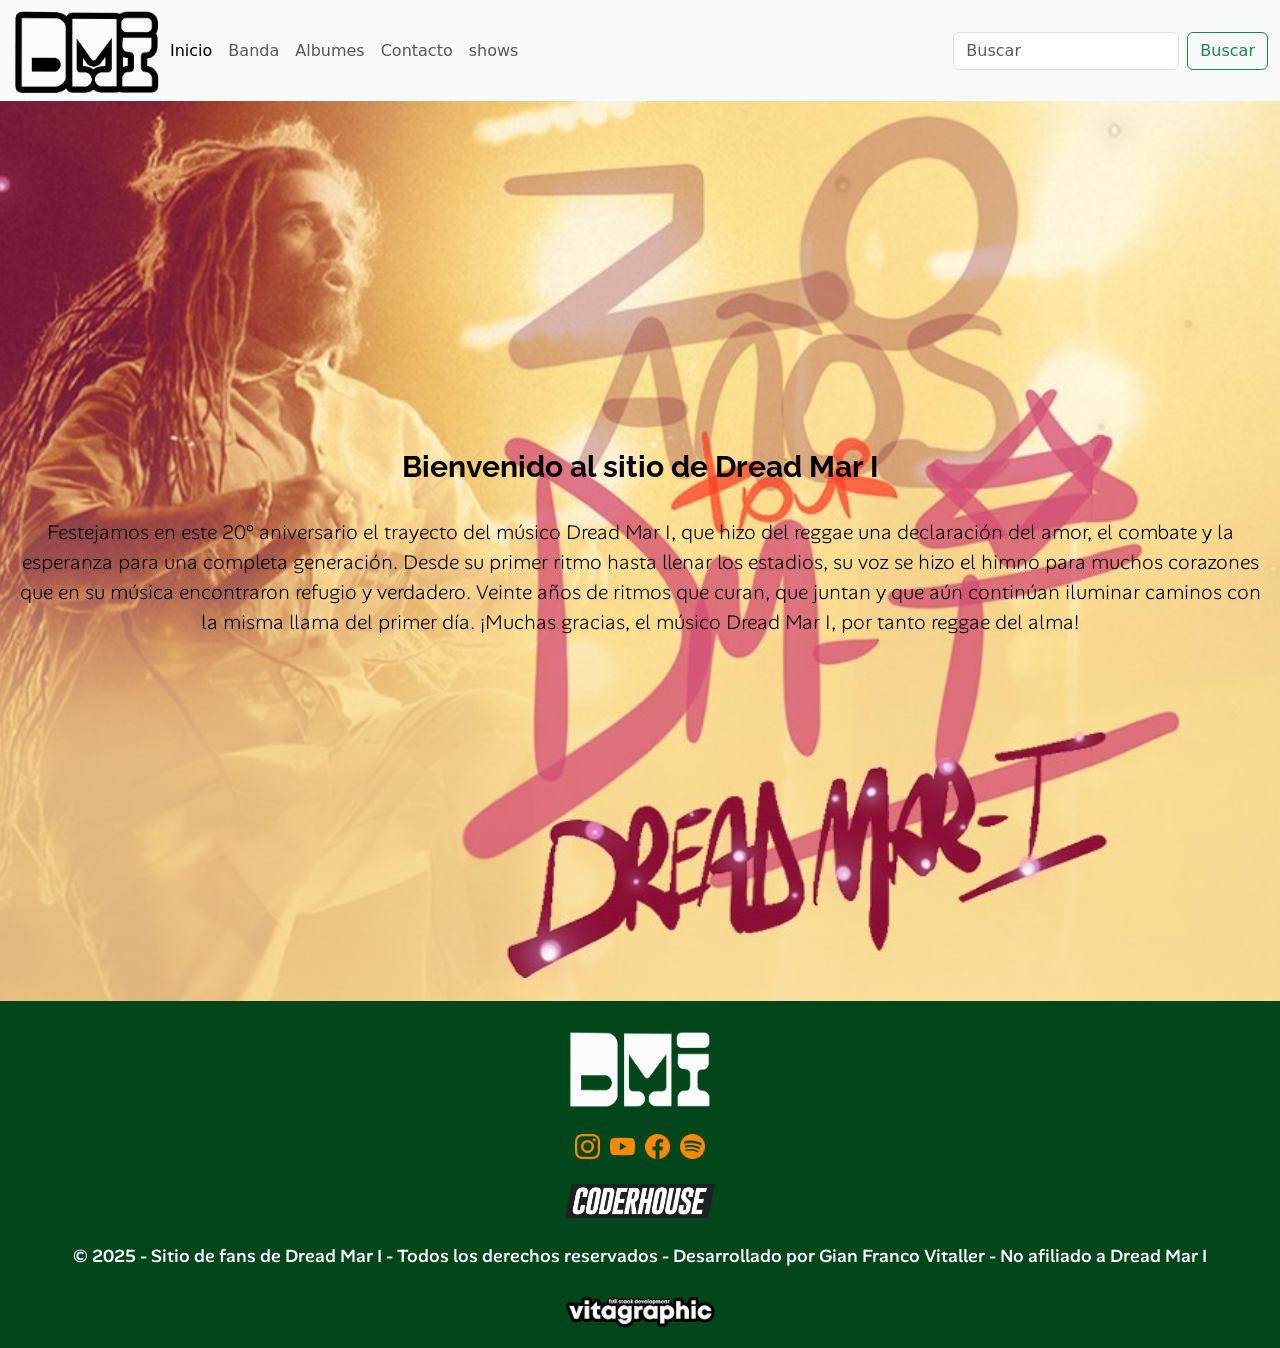
==== index.html @ cde61aa3 "web completa" ====
<!DOCTYPE html>
<html lang="en">
<head>
    <meta charset="UTF-8">
    <meta name="viewport" content="width=device-width, initial-scale=1.0">
    <title>Preentrega-vitaller1</title>

    <link rel="preconnect" href="https://fonts.googleapis.com">
<link rel="preconnect" href="https://fonts.gstatic.com" crossorigin>
<link href="https://fonts.googleapis.com/css2?family=Alan+Sans:wght@300..900&family=Raleway:ital,wght@0,100..900;1,100..900&display=swap" rel="stylesheet">
<link href="https://cdn.jsdelivr.net/npm/bootstrap@5.3.8/dist/css/bootstrap.min.css" rel="stylesheet" integrity="sha384-sRIl4kxILFvY47J16cr9ZwB07vP4J8+LH7qKQnuqkuIAvNWLzeN8tE5YBujZqJLB" crossorigin="anonymous">

    <link rel="stylesheet" href="./css/style.css">
    <link rel="shortcut icon" href="./img/iconos/Isologo-DMI.png" type="image/x-icon">
</head>

<!-- cuerpo de mi sitio web -->

<body>
<!-- cabecera principal -->


<header class="header">
    <nav class="navbar navbar-expand-lg bg-body-tertiary">
        <div class="container-fluid">
            <button class="navbar-toggler" type="button" data-bs-toggle="collapse" data-bs-target="#navbarTogglerDemo03"
                aria-controls="navbarTogglerDemo03" aria-expanded="false" aria-label="Toggle navigation">
                <span class="navbar-toggler-icon"></span>
            </button>
            <a href="./index.html"><img src="./img/iconos/Isologo-DMI-negro.png" alt="Isologo-DMI" class="logo-principal"></a>
            <div class="collapse navbar-collapse" id="navbarTogglerDemo03">
                <ul class="navbar-nav me-auto mb-2 mb-lg-0">
                    <li class="nav-item">
                        <a class="nav-link active" aria-current="page" href="./index.html">Inicio</a>
                    </li>
                    <li class="nav-item">
                        <a class="nav-link" href="./pages/banda.html">Banda</a>
                    </li>
                    <li class="nav-item">
                        <a class="nav-link" href="./pages/albumes.html">Albumes</a>
                    </li>
                    <li class="nav-item">
                        <a class="nav-link" href="./pages/contacto.html">Contacto</a>
                    </li>
                    <li class="nav-item">
                        <a class="nav-link" href="./pages/shows.html">shows</a>
                    </li>
                </ul>
                <form class="d-flex" role="search">
                    <input class="form-control me-2" type="search" placeholder="Buscar" aria-label="Search" />
                    <button class="btn btn-outline-success" type="submit">Buscar</button>
                </form>
            </div>
        </div>
    </nav>
</header>


    <main>
        
        <!-- primer section de la pagina -->

        <section class="primer-section">
                    <h1>
                Bienvenido al sitio de Dread Mar I
                    </h1>
                    <p class="primer-parrafo">
                    Festejamos en este 20° aniversario el trayecto del músico Dread Mar I, que hizo del reggae una declaración del amor, el combate y la esperanza para una completa generación. Desde su primer ritmo hasta llenar los estadios, su voz se hizo el himno para muchos corazones que en su música encontraron refugio y verdadero. Veinte años de ritmos que curan, que juntan y que aún continúan iluminar caminos con la misma llama del primer día. ¡Muchas gracias, el músico Dread Mar I, por tanto reggae del alma!
                    </p>

                    </section>


    </main>
    
    <!-- footer de mi sitio -->
    
    <footer>
        <a href="./index.html"><img src="./img/iconos/Isologo-DMI.png" alt="logo-principal" class="logo-footer"></a>

        <!-- Redes footer de mi sitio -->

        <ul class="redes-sociales-footer">
            <li><a href="https://www.instagram.com/dreadmari/?hl=es" target="_blank"><img src="./img/iconos/instagram.png" alt="instagram-dmi"></a></li>
            <li><a href="https://www.youtube.com/channel/UCXc3ye1CUoy2roNeZZB_rNA" target="_blank"><img src="./img/iconos/youtube-logo.png" alt="youtube-dmi"></a></li>
            <li><a href="https://www.facebook.com/dreadmari/" target="_blank"><img src="./img/iconos/facebook.png" alt="facebook-dmi"></a></li>
            <li><a href="https://open.spotify.com/intl-es/artist/1aw0Cdl1DIrtUrUA6fGbAR?si=TMuniuK_RMWPt_kCNL5ULA" target="_blank"><img src="./img/iconos/spotify-icon.png" alt="spotify-icon"></a></li>
        </ul>

        <a href="https://www.coderhouse.com/ar/?pipe_source=google&pipe_medium=cpc&pipe_campaign=0&gad_source=1&gad_campaignid=12058006243&gbraid=0AAAAACoxfTKSp_IQgYDG2JeTZ3YVAxGBm&gclid=CjwKCAjwxfjGBhAUEiwAKWPwDtIptWGiC8rx7Kn4TYemjyHzFyu5X_KF9Isc76x46yeHu9mOjYAG-hoCjXoQAvD_BwE" target="_blank"><img src="./img/iconos/coderhouse-icon.png" alt="coder-icon" class="coder-icono"></a>

        <p class="derechos-footer">
            © 2025 - Sitio de fans de Dread Mar I - Todos los derechos reservados - Desarrollado por Gian Franco Vitaller - No afiliado a Dread Mar I
        </p>

        <a href="https://www.instagram.com/vitagraphic.ok/" target="_blank"><img src="./img/iconos/vitagraphic.fullstack.png" alt="vita-logo" class="vita-logo"></a>
    </footer>



    <script src="https://cdn.jsdelivr.net/npm/bootstrap@5.3.8/dist/js/bootstrap.bundle.min.js" integrity="sha384-FKyoEForCGlyvwx9Hj09JcYn3nv7wiPVlz7YYwJrWVcXK/BmnVDxM+D2scQbITxI" crossorigin="anonymous"></script>
</body>
</html>
---- css/style.css ----
/* resets css */

*{
    margin: 0;
    padding: 0;
}

/*  Header de mi sitio */

.logo-principal{
    width: 150px;
}

/* Primer section de mi sitio */

.primer-section{
    display: flex;
    flex-direction: column;
    align-items: center;
    justify-content: center;
    height: 100vh;
    background-image: url(../img/Ultimotour-dreadmari-coderhouse.jpg);
    background-size: cover;
    background-repeat: no-repeat;
    background-position: center;
}

main section h1{
    color: rgb(0, 0, 0);
    text-align: center;
    font-size: 30px;
    font-weight: 700;
    padding: 12px 0px 12px 0px;
    font-family: "Raleway", sans-serif;
}

.primer-parrafo{
    color: rgb(0, 0, 0);
    text-align: center;
    font-size: 20px;
    font-weight: 300;
    padding: 12px;
    font-family: "Alan Sans", sans-serif;
}
.boton-shows {
    display: inline-block;
    padding: 12px 24px;
    background: linear-gradient(90deg, #00ff88, #0077ff);
    color: #fff;
    text-decoration: none;
    font-weight: bold;
    border-radius: 30px;
    transition: transform 0.2s ease, box-shadow 0.2s ease;
}

.btn-shows:hover {
    transform: scale(1.05);
    box-shadow: 0 0 10px rgba(0, 255, 136, 0.6);
}

/* primer section -shows- */

.container-icono{
    display: flex;
    justify-content: center;
}

.icono-calendario{
    width: 150px;
    padding: 10px 0px 10px 0px;
}

/* formulario en contacto */


.titulo-contacto{
    color: white;
        font-family: "Raleway", sans-serif;
}


.parrafo-contacto{
    color: white;
    text-align: center;
    font-size: 24px;
        font-family: "Raleway", sans-serif;
}


.primero-contacto{
    background-color:rgb(0, 0, 0);
}

section div form{
    display: flex;
    flex-direction: column;
    padding: 40px 60px 40px 60px;
    border-radius: 12px;
    border: solid 3px #fb8a00;
}
section div{
    padding: 20px 140px 20px 140px;
}

section div form label{
    color: aliceblue;
    text-align: center;
    padding: 10px 0px 10px 0px;
    font-family: "Raleway", sans-serif;
    font-size: 17px;
    font-weight: 700;
}

section div form input{
    background-color: rgba(255, 255, 255, 0);
    border: solid 2px #fb8a00;
    border-radius: 20px;
    padding: 10px;
    margin: 5px;
    color: rgb(255, 255, 255);
    font-family: "Raleway", sans-serif;
    text-align: center;
}

/* section 1 de albumes*/

.contenedor-principal h2{
    font-family: "Raleway", sans-serif;
    color: #ffffff;
    font-size: 34px;

}
.contenedor-principal p{
    margin-top: 5px;
    font-family: "Alan Sans", sans-serif;
}

.contenedor-principal {
    max-width: 100%;
    text-align: center;
    background-color: #fb8a00;
}

#albumes h2 {
    font-size: 2.5em;
    margin-bottom: 20px;
}

.descripcion {
    font-size: 1.1em;
    color: #ffffff;
    max-width: 800px;
    margin: auto;
}

.galeria-albumes {
    display: flex;
    flex-wrap: wrap;
    justify-content: center;
}

.album {
    margin: 5px;
    width: 250px;
    background-color: rgb(255, 255, 255);
    border-radius: 12px;
    box-shadow: 0px 12px 12px 0px rgba(255, 255, 255, 0.1);
    padding: 10px;
    transition: transform 0.5s ease;
}

.album:hover {
    transform: translateY(-5px);
}

.album img {
    width: 100%;
    border-radius: 5px;
}

.album h3 {
    font-family: "Raleway", sans-serif;
    font-size: 1.2em;
    margin-top: 15px;
    margin-bottom: 5px;
}

.album p {
    font-family: "Raleway", sans-serif;
    color: #fb8a00;
    margin: 0;
}
/* footer de mi sitio */

footer {
    background-color: rgb(0, 70, 27);
    text-align: center;
    padding: 20px;
    display: grid;
    grid-template-areas:
            "logo"
            "redes"
            "coder"
            "derechos"
            "vita";
        grid-template-columns: 1fr;
    align-items: center;
    justify-items: center;
    row-gap: 15px;
}

.logo-footer {
    grid-area: logo;
    width: 150px;
    padding: 10px 0;
}

.redes-sociales-footer {
    grid-area: redes;
    list-style: none;
    display: flex;
    justify-content: center;
    gap: 10px;
    padding: 0;
    margin: 0;
}

.redes-sociales-footer li a img {
    width: 25px;
    transition: transform 0.3s ease;
}

.redes-sociales-footer li a img:hover {
    transform: scale(1.3);
}

.coder-icono {
    grid-area: coder;
    width: 150px;
    padding: 10px 0 0 0;
}

.derechos-footer {
    grid-area: derechos;
    font-size: 18px;
    font-weight: 500;
    text-align: center;
    font-family: "Alan Sans", sans-serif;
    color: rgb(255, 255, 255);
    margin: 0;
    padding: 10px 0;
}

.vita-logo {
    grid-area: vita;
    width: 150px;
    margin: 0;
    padding: 0;
}
@media (max-width: 600px){

}
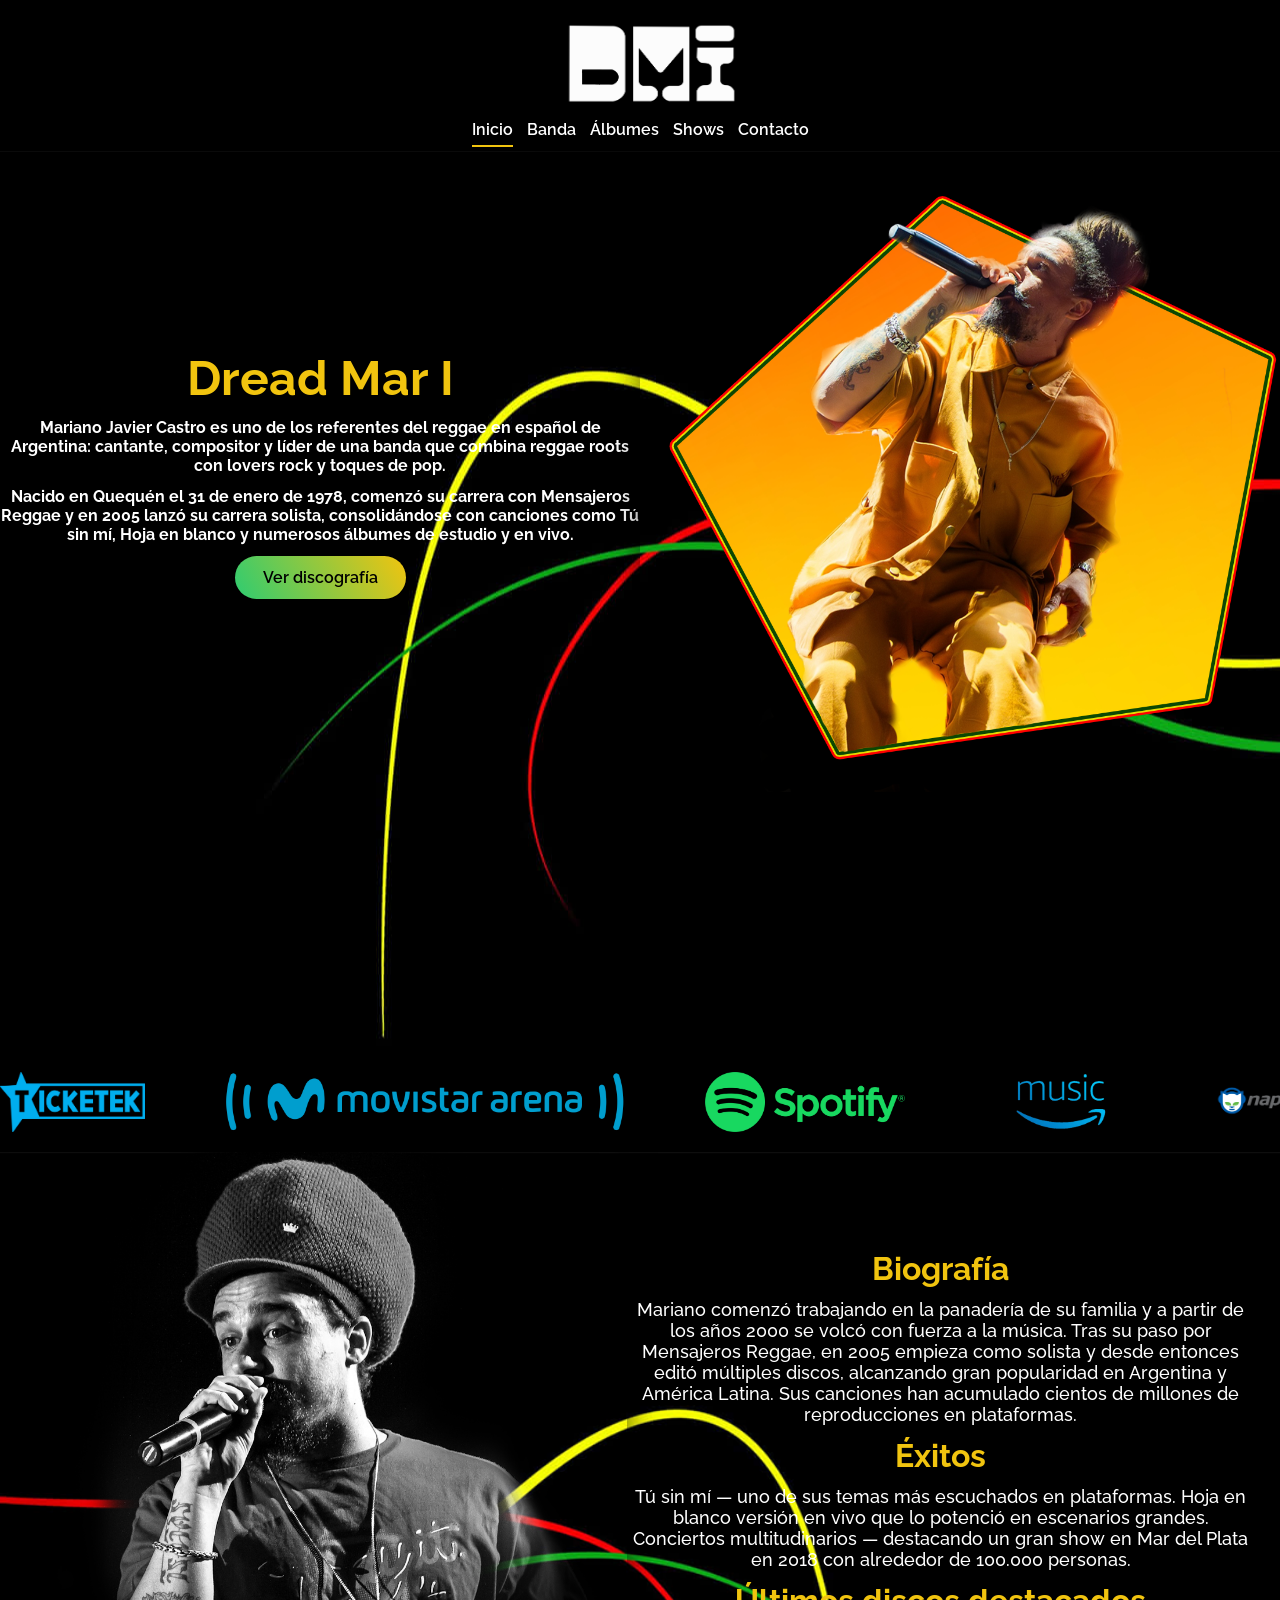
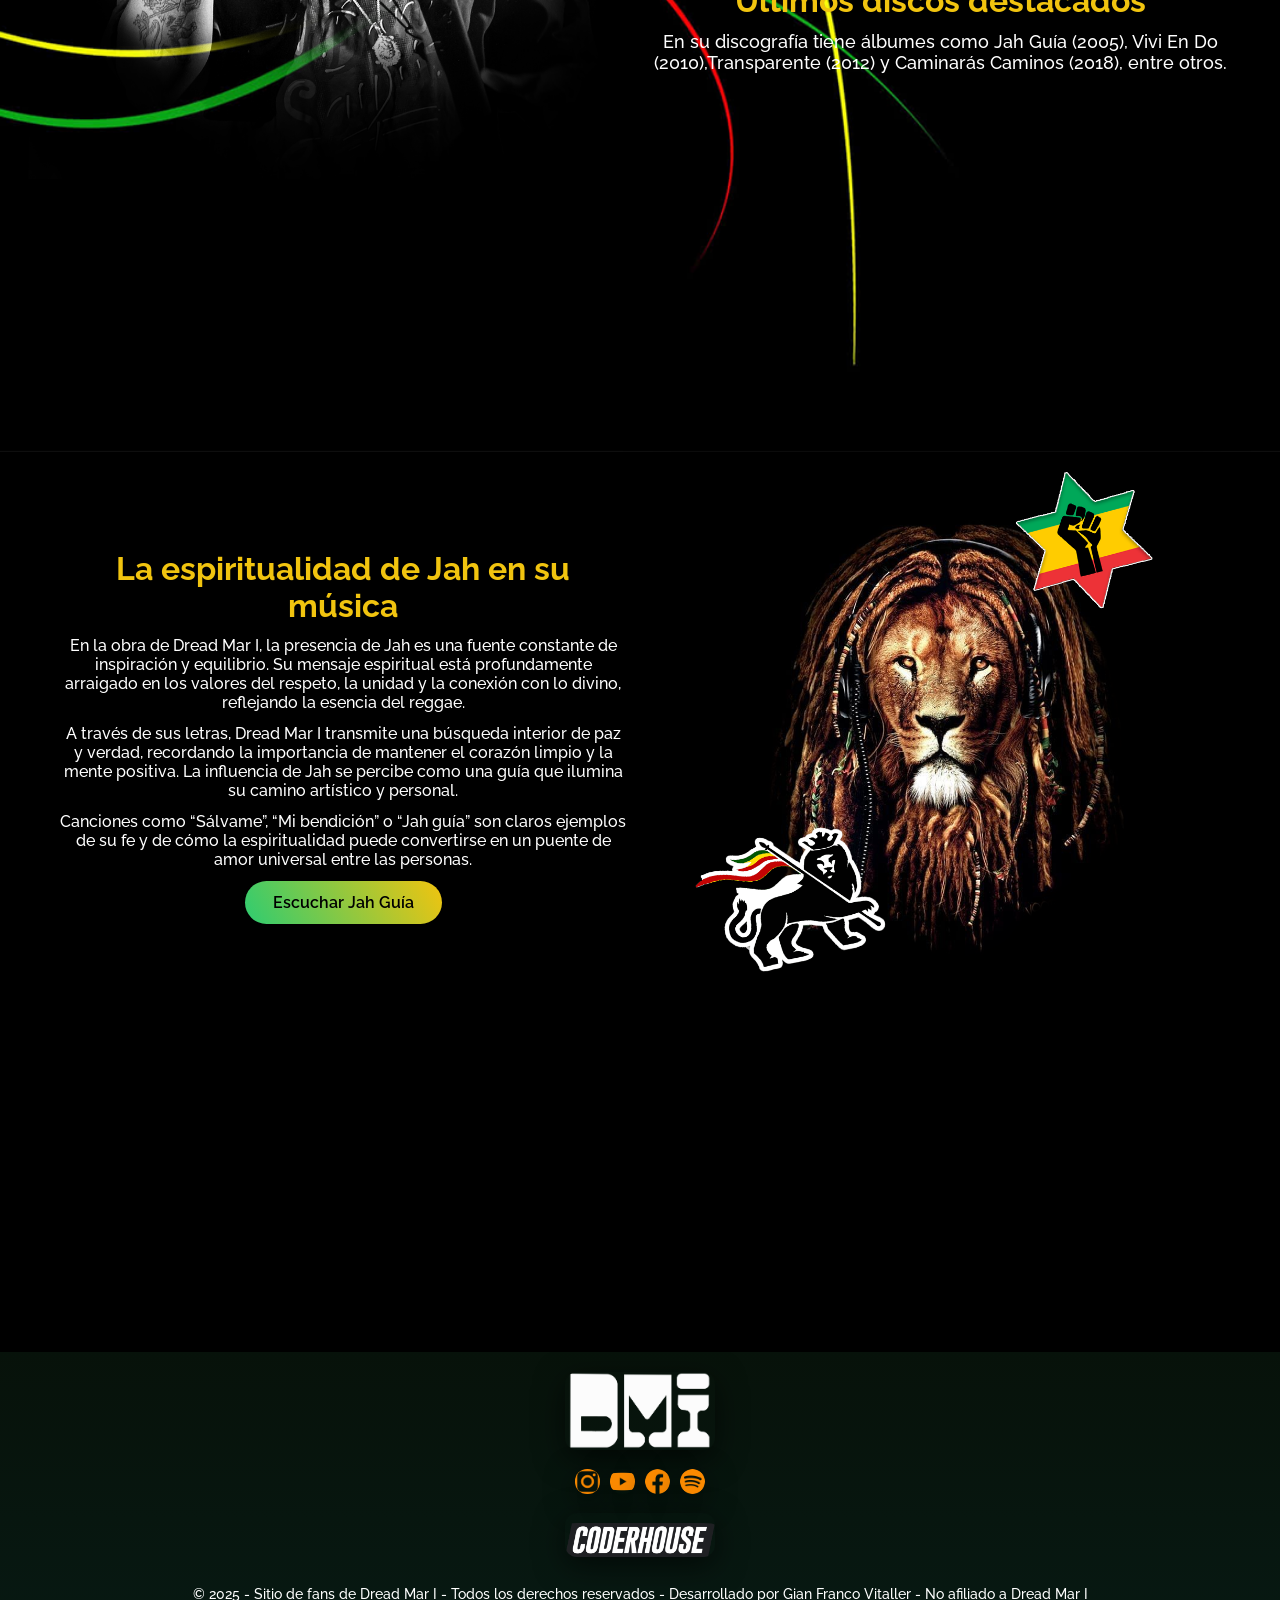
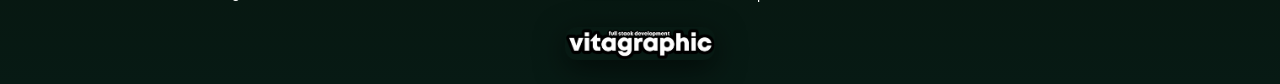
==== commit 7ff0cfc4: "Agrege variables y estructura SASS para el estilo; implementa los estilos principales para las secci" ====
--- a/index.html
+++ b/index.html
@@ -1,103 +1,205 @@
 <!DOCTYPE html>
-<html lang="en">
+<html lang="en-es">
+
 <head>
     <meta charset="UTF-8">
     <meta name="viewport" content="width=device-width, initial-scale=1.0">
-    <title>Preentrega-vitaller1</title>
-
-    <link rel="preconnect" href="https://fonts.googleapis.com">
-<link rel="preconnect" href="https://fonts.gstatic.com" crossorigin>
-<link href="https://fonts.googleapis.com/css2?family=Alan+Sans:wght@300..900&family=Raleway:ital,wght@0,100..900;1,100..900&display=swap" rel="stylesheet">
-<link href="https://cdn.jsdelivr.net/npm/bootstrap@5.3.8/dist/css/bootstrap.min.css" rel="stylesheet" integrity="sha384-sRIl4kxILFvY47J16cr9ZwB07vP4J8+LH7qKQnuqkuIAvNWLzeN8tE5YBujZqJLB" crossorigin="anonymous">
-
-    <link rel="stylesheet" href="./css/style.css">
-    <link rel="shortcut icon" href="./img/iconos/Isologo-DMI.png" type="image/x-icon">
+    <title>Dread Mar I - Inicio</title>
+    <!-- libreria aos -->
+    <link href="https://unpkg.com/aos@2.3.1/dist/aos.css" rel="stylesheet">
+    <!-- style -->
+    <link rel="stylesheet" href="./styles/style.css">
+    <!-- favicom -->
+    <link rel="shortcut icon" href="./img/iconos/icon-favicom.png" type="image/x-icon">
 </head>
 
 <!-- cuerpo de mi sitio web -->
 
 <body>
-<!-- cabecera principal -->
-
-
-<header class="header">
-    <nav class="navbar navbar-expand-lg bg-body-tertiary">
-        <div class="container-fluid">
-            <button class="navbar-toggler" type="button" data-bs-toggle="collapse" data-bs-target="#navbarTogglerDemo03"
-                aria-controls="navbarTogglerDemo03" aria-expanded="false" aria-label="Toggle navigation">
-                <span class="navbar-toggler-icon"></span>
-            </button>
-            <a href="./index.html"><img src="./img/iconos/Isologo-DMI-negro.png" alt="Isologo-DMI" class="logo-principal"></a>
-            <div class="collapse navbar-collapse" id="navbarTogglerDemo03">
-                <ul class="navbar-nav me-auto mb-2 mb-lg-0">
-                    <li class="nav-item">
-                        <a class="nav-link active" aria-current="page" href="./index.html">Inicio</a>
-                    </li>
-                    <li class="nav-item">
-                        <a class="nav-link" href="./pages/banda.html">Banda</a>
-                    </li>
-                    <li class="nav-item">
-                        <a class="nav-link" href="./pages/albumes.html">Albumes</a>
-                    </li>
-                    <li class="nav-item">
-                        <a class="nav-link" href="./pages/contacto.html">Contacto</a>
-                    </li>
-                    <li class="nav-item">
-                        <a class="nav-link" href="./pages/shows.html">shows</a>
-                    </li>
-                </ul>
-                <form class="d-flex" role="search">
-                    <input class="form-control me-2" type="search" placeholder="Buscar" aria-label="Search" />
-                    <button class="btn btn-outline-success" type="submit">Buscar</button>
-                </form>
+    <!-- cabecera principal -->
+
+
+    <header class="site-header">
+        <div class="header-inner">
+            <a href="./index.html"><img src="./img/iconos/Isologo-DMI.png" alt="Dread Mar I" class="logo"></a>
+            <nav class="main-nav">
+                <a href="./index.html" class="active">Inicio</a>
+                <a href="./pages/banda.html">Banda</a>
+                <a href="./pages/albumes.html">Álbumes</a>
+                <a href="./pages/shows.html">Shows</a>
+                <a href="./pages/contacto.html">Contacto</a>
+            </nav>
+        </div>
+    </header>
+
+
+    <main>
+
+        <!-- primer section de la pagina -->
+
+        <section class="hero">
+            <div class="hero-grid">
+                <div>
+                    <h1>Dread Mar I</h1>
+                    <p class="lead">
+                        Mariano Javier Castro es uno de los referentes del reggae en español de Argentina:
+                        cantante, compositor y líder de una banda que combina reggae roots con lovers rock y toques de
+                        pop.
+                    </p>
+
+                    <p class="lead">
+                        Nacido en Quequén el 31 de enero de 1978, comenzó su carrera con Mensajeros Reggae y en 2005
+                        lanzó su
+                        carrera solista,
+                        consolidándose con canciones como Tú sin mí, Hoja en blanco y numerosos álbumes de estudio y en
+                        vivo.
+                    </p>
+
+                    <a class="btn" href="./pages/albumes.html">Ver discografía</a>
+                </div>
+                <div class="hero-img">
+                    <img src="./img/hero-dread-mar-i.png" alt="Dmi-hero">
+                </div>
             </div>
-        </div>
-    </nav>
-</header>
-
-
-    <main>
-        
-        <!-- primer section de la pagina -->
-
-        <section class="primer-section">
-                    <h1>
-                Bienvenido al sitio de Dread Mar I
-                    </h1>
-                    <p class="primer-parrafo">
-                    Festejamos en este 20° aniversario el trayecto del músico Dread Mar I, que hizo del reggae una declaración del amor, el combate y la esperanza para una completa generación. Desde su primer ritmo hasta llenar los estadios, su voz se hizo el himno para muchos corazones que en su música encontraron refugio y verdadero. Veinte años de ritmos que curan, que juntan y que aún continúan iluminar caminos con la misma llama del primer día. ¡Muchas gracias, el músico Dread Mar I, por tanto reggae del alma!
-                    </p>
-
-                    </section>
-
+        </section>
+
+        <section>
+            <section class="logos-container">
+                <div class="logos-slide">
+                    <img src="./img/iconos/ticketek-logo.png" alt="tiketek">
+                    <img src="./img/iconos/Movistar_Arena_logo.png" alt="Movistar_Arena_logo">
+                    <img src="./img/iconos/Spotify_logo_with.png" alt="Spotify_logo_with">
+                    <img src="./img/iconos/Amazonmusic.logo.png" alt="Amazonmusic">
+                    <img src="./img/iconos/Napster-Logo-2003.png" alt="Napster-Logo-2003">
+                </div>
+                <div class="logos-slide">
+                    <img src="./img/iconos/ticketek-logo.png" alt="tiketek">
+                    <img src="./img/iconos/Movistar_Arena_logo.png" alt="Movistar_Arena_logo">
+                    <img src="./img/iconos/Spotify_logo_with.png" alt="Spotify_logo_with">
+                    <img src="./img/iconos/Amazonmusic.logo.png" alt="Amazonmusic">
+                    <img src="./img/iconos/Napster-Logo-2003.png" alt="Napster-Logo-2003">
+                </div>
+
+            </section>
+
+            <!-- segundo section de la pagina -->
+
+            <section class="hero2">
+                <div class="hero-grid">
+                    <div class="hero-img">
+                        <img src="./img/bibliografia-dread2.png" alt="Dmi-hero">
+                    </div>
+                    <div>
+                        <h3>Biografía</h3>
+                        <p class="lead">
+                            Mariano comenzó trabajando en la panadería de su familia y a partir de los años 2000 se
+                            volcó
+                            con
+                            fuerza
+                            a la música.
+                            Tras su paso por Mensajeros Reggae, en 2005 empieza como solista y desde entonces editó
+                            múltiples
+                            discos,
+                            alcanzando gran popularidad en Argentina y América Latina. Sus canciones han acumulado
+                            cientos
+                            de
+                            millones de reproducciones en plataformas.
+                        </p>
+                        <h3>Éxitos</h3>
+                        <p class="lead">
+                            Tú sin mí — uno de sus temas más escuchados en plataformas. Hoja en blanco versión en vivo
+                            que
+                            lo potenció en escenarios grandes. Conciertos multitudinarios — destacando un gran show en
+                            Mar
+                            del Plata en 2018 con alrededor de 100.000 personas.
+                        </p>
+
+                        <h3>Últimos discos destacados</h3>
+                        <p class="lead">En su discografía tiene álbumes como Jah Guía (2005), Vivi En Do
+                            (2010),Transparente
+                            (2012) y
+                            Caminarás Caminos (2018), entre otros.
+                        </p>
+                    </div>
+
+                </div>
+            </section>
+
+            <!-- tercer section acerca de jah -->
+
+
+            <section class="hero-jah">
+                <div class="hero-grid">
+                    <div>
+                        <h3>La espiritualidad de Jah en su música</h3>
+                        <p class="lead">
+                            En la obra de Dread Mar I, la presencia de Jah es una fuente constante de
+                            inspiración y
+                            equilibrio. Su mensaje espiritual está profundamente arraigado en los valores del respeto,
+                            la unidad y la
+                            conexión con lo divino, reflejando la esencia del reggae.
+                        </p>
+
+                        <p class="lead">
+                            A través de sus letras, Dread Mar I transmite una búsqueda interior de paz y verdad,
+                            recordando la importancia
+                            de mantener el corazón limpio y la mente positiva. La influencia de Jah se percibe como una
+                            guía que ilumina su
+                            camino artístico y personal.
+                        </p>
+
+                        <p class="lead">
+                            Canciones como “Sálvame”, “Mi bendición” o “Jah guía” son claros
+                            ejemplos de su fe y
+                            de cómo la espiritualidad puede convertirse en un puente de amor universal entre las
+                            personas.
+                        </p>
+
+                        <a href="https://open.spotify.com/intl-es/album/4rivEeuAWczIJcoB6saB9Z?si=ceZNA8BgSgCMFBZV5KvNPA"
+                            class="btn" target="_blank">Escuchar Jah Guía</a>
+                    </div>
+
+                    <div class="hero-img">
+                        <img src="./img/Jah-img.png" alt="jah">
+                    </div>
+                </div>
+            </section>
 
     </main>
-    
+
     <!-- footer de mi sitio -->
-    
-    <footer>
+
+    <footer class="site-footer">
         <a href="./index.html"><img src="./img/iconos/Isologo-DMI.png" alt="logo-principal" class="logo-footer"></a>
 
         <!-- Redes footer de mi sitio -->
 
         <ul class="redes-sociales-footer">
-            <li><a href="https://www.instagram.com/dreadmari/?hl=es" target="_blank"><img src="./img/iconos/instagram.png" alt="instagram-dmi"></a></li>
-            <li><a href="https://www.youtube.com/channel/UCXc3ye1CUoy2roNeZZB_rNA" target="_blank"><img src="./img/iconos/youtube-logo.png" alt="youtube-dmi"></a></li>
-            <li><a href="https://www.facebook.com/dreadmari/" target="_blank"><img src="./img/iconos/facebook.png" alt="facebook-dmi"></a></li>
-            <li><a href="https://open.spotify.com/intl-es/artist/1aw0Cdl1DIrtUrUA6fGbAR?si=TMuniuK_RMWPt_kCNL5ULA" target="_blank"><img src="./img/iconos/spotify-icon.png" alt="spotify-icon"></a></li>
+            <li><a href="https://www.instagram.com/dreadmari/?hl=es" target="_blank"><img
+                        src="./img/iconos/instagram.png" alt="instagram-dmi"></a></li>
+            <li><a href="https://www.youtube.com/channel/UCXc3ye1CUoy2roNeZZB_rNA" target="_blank"><img
+                        src="./img/iconos/youtube-logo.png" alt="youtube-dmi"></a></li>
+            <li><a href="https://www.facebook.com/dreadmari/" target="_blank"><img src="./img/iconos/facebook.png"
+                        alt="facebook-dmi"></a></li>
+            <li><a href="https://open.spotify.com/intl-es/artist/1aw0Cdl1DIrtUrUA6fGbAR?si=TMuniuK_RMWPt_kCNL5ULA"
+                    target="_blank"><img src="./img/iconos/spotify-icon.png" alt="spotify-icon"></a></li>
         </ul>
 
-        <a href="https://www.coderhouse.com/ar/?pipe_source=google&pipe_medium=cpc&pipe_campaign=0&gad_source=1&gad_campaignid=12058006243&gbraid=0AAAAACoxfTKSp_IQgYDG2JeTZ3YVAxGBm&gclid=CjwKCAjwxfjGBhAUEiwAKWPwDtIptWGiC8rx7Kn4TYemjyHzFyu5X_KF9Isc76x46yeHu9mOjYAG-hoCjXoQAvD_BwE" target="_blank"><img src="./img/iconos/coderhouse-icon.png" alt="coder-icon" class="coder-icono"></a>
+        <a href="https://www.coderhouse.com/ar/?pipe_source=google&pipe_medium=cpc&pipe_campaign=0&gad_source=1&gad_campaignid=12058006243&gbraid=0AAAAACoxfTKSp_IQgYDG2JeTZ3YVAxGBm&gclid=CjwKCAjwxfjGBhAUEiwAKWPwDtIptWGiC8rx7Kn4TYemjyHzFyu5X_KF9Isc76x46yeHu9mOjYAG-hoCjXoQAvD_BwE"
+            target="_blank"><img src="./img/iconos/coderhouse-icon.png" alt="coder-icon" class="coder-icono"></a>
 
         <p class="derechos-footer">
-            © 2025 - Sitio de fans de Dread Mar I - Todos los derechos reservados - Desarrollado por Gian Franco Vitaller - No afiliado a Dread Mar I
+            © 2025 - Sitio de fans de Dread Mar I - Todos los derechos reservados - Desarrollado por Gian Franco
+            Vitaller - No afiliado a Dread Mar I
         </p>
 
-        <a href="https://www.instagram.com/vitagraphic.ok/" target="_blank"><img src="./img/iconos/vitagraphic.fullstack.png" alt="vita-logo" class="vita-logo"></a>
+        <a href="https://www.instagram.com/vitagraphic.ok/" target="_blank"><img
+                src="./img/iconos/vitagraphic.fullstack.png" alt="vita-logo" class="vita-logo"></a>
     </footer>
-
-
-
-    <script src="https://cdn.jsdelivr.net/npm/bootstrap@5.3.8/dist/js/bootstrap.bundle.min.js" integrity="sha384-FKyoEForCGlyvwx9Hj09JcYn3nv7wiPVlz7YYwJrWVcXK/BmnVDxM+D2scQbITxI" crossorigin="anonymous"></script>
+    <script src="https://unpkg.com/aos@2.3.1/dist/aos.js"></script>
+    <script>
+        AOS.init();
+    </script>
 </body>
+
 </html>
--- a/styles/style.css
+++ b/styles/style.css
@@ -0,0 +1,767 @@
+@import url("https://fonts.googleapis.com/css2?family=Raleway:ital,wght@0,100..900;1,100..900&display=swap");
+body {
+  background-color: #000000;
+}
+
+* {
+  font-family: "Raleway", sans-serif;
+  color: white;
+  margin: 0;
+  padding: 0;
+}
+
+.site-header {
+  width: 100%;
+  background: rgba(0, 0, 0, 0.616);
+  backdrop-filter: blur(6px);
+  position: sticky;
+  top: 0;
+  z-index: 40;
+  border-bottom: 1px solid rgba(255, 255, 255, 0.04);
+}
+.site-header .header-inner {
+  display: flex;
+  flex-direction: column;
+  align-items: center;
+  justify-content: space-around;
+  padding: 12px 0px;
+}
+.site-header .header-inner .logo {
+  height: 80px;
+  padding: 12px;
+}
+.site-header .header-inner .main-nav a {
+  color: #ffffff;
+  text-decoration: none;
+  margin: 18px 5px;
+  font-weight: 600;
+}
+.site-header .header-inner .active {
+  border-bottom: 2px solid #f1c40f;
+  padding-bottom: 6px;
+}
+
+footer {
+  background: linear-gradient(180deg, #07120a 0%, #071a14 100%);
+  text-align: center;
+  padding: 20px;
+  display: grid;
+  grid-template-areas: "logo" "redes" "coder" "derechos" "vita";
+  grid-template-columns: 1fr;
+  align-items: center;
+  justify-items: center;
+  row-gap: 15px;
+}
+footer .logo-footer {
+  grid-area: logo;
+  width: 150px;
+}
+footer .redes-sociales-footer {
+  grid-area: redes;
+  list-style: none;
+  display: flex;
+  justify-content: center;
+  gap: 10px;
+  padding: 0;
+  margin: 0;
+}
+footer .redes-sociales-footer img {
+  width: 25px;
+  transition: transform 0.3s ease;
+}
+footer .redes-sociales-footer :hover {
+  transform: scale(1.3);
+}
+footer .coder-icono {
+  grid-area: coder;
+  width: 150px;
+  padding: 10px 0 0 0;
+}
+footer .derechos-footer {
+  grid-area: derechos;
+  font-size: 0.875rem;
+  font-weight: 500;
+  text-align: center;
+  font-family: "Raleway", sans-serif;
+  color: #ffffff;
+  margin: 0;
+  padding: 10px 0;
+}
+footer .vita-logo {
+  grid-area: vita;
+  width: 150px;
+  margin: 0;
+  padding: 0;
+}
+
+.section-title {
+  padding: 60px;
+}
+.section-title h2 {
+  color: #f1c40f;
+  text-align: center;
+  font-family: "Raleway", sans-serif;
+  font-size: 3rem;
+  font-weight: 700;
+}
+
+.shows-list {
+  background-color: #0c0c0c;
+  width: 100%;
+  height: 40vh;
+  overflow: hidden;
+  padding: 20px 0;
+  display: flex;
+  align-items: center;
+  justify-content: center;
+  gap: 20px;
+}
+.shows-list .show-card {
+  background: rgba(0, 0, 0, 0.55);
+  padding: 20px;
+  border-radius: 12px;
+  box-shadow: 0 8px 25px rgba(0, 0, 0, 0.45);
+  transition: 0.35s ease;
+  text-align: center;
+  display: grid;
+  grid-template-columns: 1fr;
+}
+.shows-list .show-card:hover {
+  transform: scale(1.03);
+  box-shadow: 0 0 14px rgba(241, 196, 15, 0.4), 0 0 18px rgba(46, 204, 113, 0.4);
+}
+.shows-list .show-card h3 {
+  color: #f1c40f;
+  margin-bottom: 8px;
+}
+.shows-list .show-card p {
+  color: #ffffff;
+  margin: 4px 0;
+}
+.shows-list .show-card .btn {
+  display: inline-block;
+  margin-top: 14px;
+  padding: 12px 28px;
+  border-radius: 50px;
+  background: linear-gradient(240deg, #f1c40f, #2ecc71);
+  color: black;
+  font-weight: 600;
+  text-decoration: none;
+  cursor: pointer;
+  transition: 0.25s;
+}
+.shows-list .show-card .btn:hover {
+  animation: reggae-bounce 0.45s ease-in-out;
+  transform: scale(1.05);
+}
+
+@keyframes reggae-bounce {
+  0% {
+    transform: scale(1);
+  }
+}
+.tour-info {
+  display: flex;
+  flex-direction: column;
+  align-items: center;
+  justify-content: center;
+  width: 100%;
+}
+.tour-info h2 {
+  color: #f1c40f;
+  text-align: center;
+  font-family: "Raleway", sans-serif;
+  font-size: 3rem;
+  font-weight: 700;
+}
+.tour-info .lead {
+  padding: 0px 200px;
+  text-align: center;
+  font-size: "Raleway", sans-serif;
+  font-weight: 500;
+  color: #ffffff;
+  margin-bottom: 12px;
+}
+
+.galeria {
+  display: flex;
+  flex-direction: column;
+  width: 100%;
+  height: auto;
+}
+.galeria .section-title {
+  color: #f1c40f;
+  font-weight: 700;
+  text-align: center;
+  font-size: 2.5rem;
+  padding: 60px 0px;
+}
+.galeria .grid-galeria {
+  display: grid;
+  grid-template-columns: 1fr 1fr 1fr;
+  justify-items: center;
+  align-items: center;
+  width: 100%;
+  gap: 20px;
+}
+.galeria .grid-galeria img {
+  width: 90%;
+}
+
+.container {
+  margin: 0 auto;
+}
+
+.hero {
+  background-image: url(../img/fondo-dread.jpg);
+  background-position: center;
+  background-size: auto;
+  background-repeat: no-repeat;
+  width: 100%;
+  height: 100vh;
+}
+.hero .hero-grid {
+  text-align: center;
+  display: grid;
+  grid-template-columns: 1fr 1fr;
+  align-items: center;
+  justify-content: center;
+  width: 100%;
+}
+.hero .hero-grid .btn {
+  display: inline-block;
+  padding: 12px 28px;
+  border-radius: 50px;
+  background: linear-gradient(240deg, #f1c40f, #2ecc71);
+  color: black;
+  font-weight: 600;
+  text-decoration: none;
+  transition: 0.25s ease-in-out;
+  cursor: pointer;
+  box-shadow: 0 4px 10px rgba(0, 0, 0, 0.25);
+}
+.hero .hero-grid .btn:hover {
+  animation: reggae-bounce 0.45s ease-in-out;
+  transform: scale(1.05);
+  box-shadow: 0 0 8px rgba(255, 0, 0, 0.4), 0 0 14px rgba(241, 196, 15, 0.4), 0 0 18px rgba(46, 204, 113, 0.4);
+}
+.hero .hero-grid .btn:active {
+  transform: scale(0.97);
+}
+@keyframes reggae-bounce {
+  0% {
+    transform: scale(1);
+  }
+  40% {
+    transform: scale(1.08);
+  }
+  100% {
+    transform: scale(1.05);
+  }
+}
+.hero h1 {
+  font-size: 3rem;
+  font-weight: 700;
+  margin: 0 0 12px;
+  color: #f1c40f;
+}
+.hero .lead {
+  font-size: "Raleway", sans-serif;
+  font-weight: 700;
+  color: #ffffff;
+  margin-bottom: 12px;
+}
+
+img {
+  width: 100%;
+  height: auto;
+  border-radius: 12px;
+  box-shadow: 0 8px 30px rgba(0, 0, 0, 0.6);
+}
+
+.logos-container {
+  width: 100%;
+  overflow: hidden;
+  padding: 20px 0;
+  display: flex;
+  align-items: center;
+}
+.logos-container .logos-slide {
+  display: flex;
+  gap: 80px;
+  animation: scroll 12s linear infinite;
+}
+.logos-container .logos-slide img {
+  height: 60px;
+  width: auto;
+  transition: 0.3s ease-in-out;
+}
+@keyframes scroll {
+  from {
+    transform: translateX(0);
+  }
+  to {
+    transform: translateX(-100%);
+  }
+}
+
+.hero2 {
+  background-image: url(../img/Fondo-dread-volt.png);
+  background-position: center;
+  background-size: cover;
+  background-repeat: no-repeat;
+  width: 100%;
+  height: 100vh;
+}
+.hero2 .hero-grid {
+  width: 98%;
+  text-align: center;
+  display: grid;
+  grid-template-columns: 1fr 1fr;
+  align-items: center;
+}
+.hero2 .hero-grid h3 {
+  font-size: 2rem;
+  font-weight: 700;
+  margin: 0 0 12px;
+  color: #f1c40f;
+}
+.hero2 .hero-grid .lead {
+  font-size: 1.1em;
+  font-weight: 500;
+  color: #ffffff;
+  margin-bottom: 12px;
+}
+.hero2 img {
+  width: 100%;
+  height: auto;
+}
+
+.hero-jah {
+  width: 100%;
+  height: 100vh;
+}
+.hero-jah .hero-grid {
+  text-align: center;
+  display: grid;
+  grid-template-columns: 1fr 1fr;
+  align-items: center;
+  padding: 0 60px;
+  gap: 28px;
+}
+.hero-jah .hero-grid .btn {
+  display: inline-block;
+  padding: 12px 28px;
+  border-radius: 50px;
+  background: linear-gradient(240deg, #f1c40f, #2ecc71);
+  color: black;
+  font-weight: 600;
+  text-decoration: none;
+  transition: 0.25s ease-in-out;
+  cursor: pointer;
+  box-shadow: 0 4px 10px rgba(0, 0, 0, 0.25);
+}
+.hero-jah .hero-grid .btn:hover {
+  animation: reggae-bounce 0.45s ease-in-out;
+  transform: scale(1.05);
+  box-shadow: 0 0 8px rgba(255, 0, 0, 0.4), 0 0 14px rgba(241, 196, 15, 0.4), 0 0 18px rgba(46, 204, 113, 0.4);
+}
+.hero-jah .hero-grid .btn:active {
+  transform: scale(0.97);
+}
+@keyframes reggae-bounce {
+  0% {
+    transform: scale(1);
+  }
+  40% {
+    transform: scale(1.08);
+  }
+  100% {
+    transform: scale(1.05);
+  }
+}
+.hero-jah .hero-grid h3 {
+  font-size: 2rem;
+  font-weight: 700;
+  margin: 0 0 12px;
+  color: #f1c40f;
+}
+.hero-jah .hero-grid .lead {
+  font-size: "Raleway", sans-serif;
+  font-weight: 500;
+  color: #ffffff;
+  margin-bottom: 12px;
+}
+.hero-jah img {
+  width: 100%;
+  height: auto;
+  border-radius: 12px;
+  box-shadow: 0 8px 30px rgba(0, 0, 0, 0.6);
+}
+
+.formulario-contacto {
+  background-color: #0c0c0c;
+  padding: 60px 0px;
+  width: 100%;
+}
+.formulario-contacto .contacto-grid {
+  display: grid;
+  grid-template-columns: 1fr 1fr;
+  align-items: center;
+}
+.formulario-contacto .contacto-grid .titulocontacto {
+  text-align: center;
+  font-size: 2.5rem;
+  font-weight: 700;
+  color: #f1c40f;
+}
+.formulario-contacto .contacto-grid .text {
+  text-align: center;
+  color: #ffffff;
+  font-family: "Raleway", sans-serif;
+  font-size: 1rem;
+}
+
+.contacto-form {
+  background: rgba(0, 0, 0, 0.87);
+  border-radius: 12px;
+  box-shadow: 0 8px 30px rgba(0, 0, 0, 0.5);
+  backdrop-filter: blur(4px);
+  display: flex;
+  flex-direction: column;
+  width: 90%;
+  padding: 20px;
+  gap: 18px;
+}
+.contacto-form label {
+  color: #f1c40f;
+  font-weight: 600;
+  font-size: 1rem;
+}
+.contacto-form input, .contacto-form textarea {
+  padding: 12px 14px;
+  border-radius: 12px;
+  border: none;
+  font-size: 1rem;
+  background-color: rgba(255, 255, 255, 0.85);
+}
+
+.enviar {
+  padding: 12px 28px;
+  border-radius: 50px;
+  border: none;
+  background: linear-gradient(240deg, #f1c40f, #2ecc71);
+  font-weight: 700;
+  cursor: pointer;
+  transition: 0.25s ease-in-out;
+  color: black;
+  box-shadow: 0 4px 10px rgba(0, 0, 0, 0.25);
+}
+.enviar:hover {
+  transform: scale(1.05);
+  box-shadow: 0 0 8px rgba(255, 0, 0, 0.4), 0 0 14px rgba(241, 196, 15, 0.4), 0 0 18px rgba(46, 204, 113, 0.4);
+}
+
+.contacto-motivos {
+  padding: 60px;
+  text-align: center;
+  background-color: #0c0c0c;
+}
+.contacto-motivos .tituloporque {
+  color: #f1c40f;
+  font-size: 2.5rem;
+  margin: 40px;
+}
+.contacto-motivos .motivos-grid {
+  display: grid;
+  grid-template-columns: repeat(auto-fit, minmax(240px, 1fr));
+  gap: 28px;
+}
+.contacto-motivos .motivos-grid .motivo-card {
+  background: rgba(0, 0, 0, 0.7);
+  padding: 24px;
+  border-radius: 12px;
+  box-shadow: 0 8px 25px rgba(0, 0, 0, 0.4);
+  transition: 0.25s ease-in-out;
+}
+.contacto-motivos .motivos-grid .motivo-card img {
+  width: 60px;
+  margin-bottom: 14px;
+}
+.contacto-motivos .motivos-grid .motivo-card h3 {
+  color: #f1c40f;
+  margin-bottom: 8px;
+  font-size: 1.3rem;
+}
+.contacto-motivos .motivos-grid .motivo-card p {
+  color: #ffffff;
+  font-size: 0.95rem;
+}
+.contacto-motivos .motivos-grid .motivo-card:hover {
+  transform: translateY(-6px);
+}
+
+/* mapa y administracion */
+.contacto-management {
+  padding: 60px;
+}
+.contacto-management .management-grid {
+  display: grid;
+  grid-template-columns: 1fr 1fr;
+  gap: 32px;
+  text-align: center;
+  align-items: center;
+}
+.contacto-management .management-grid .titulomapa {
+  font-size: 2rem;
+  color: #f1c40f;
+  margin-bottom: 12px;
+}
+.contacto-management .management-grid .lista-management {
+  list-style: none;
+  padding: 0;
+}
+.contacto-management .management-grid .lista-management li {
+  color: #ffffff;
+  margin-bottom: 10px;
+  font-size: 1rem;
+}
+.contacto-management .management-grid .mapa {
+  width: 100%;
+  height: 400px;
+  border-radius: 12px;
+  box-shadow: 0 8px 25px rgba(0, 0, 0, 0.5);
+  border: none;
+}
+
+.contacto-final {
+  display: flex;
+  flex-direction: column;
+  justify-content: center;
+  align-items: center;
+  text-align: center;
+  background-color: #0c0c0c;
+  width: 100%;
+  height: 20vh;
+}
+.contacto-final h2 {
+  font-size: 2rem;
+  color: #f1c40f;
+  margin-bottom: 16px;
+}
+.contacto-final .lead {
+  color: rgb(255, 255, 255);
+  font-weight: 500;
+  font-size: 1.3rem;
+  max-width: 700px;
+  margin: 0 auto;
+}
+
+@media (max-width: 768px) {
+  .hero-contacto {
+    grid-template-columns: 1fr;
+    text-align: center;
+  }
+  .hero-contacto .contacto-form {
+    text-align: left;
+  }
+}
+.albums-hero {
+  background: url() center/cover no-repeat;
+  padding: 80px 25px;
+  text-align: center;
+}
+.albums-hero h2 {
+  font-size: 2.8rem;
+  font-weight: 800;
+  color: #f1c40f;
+  letter-spacing: 2px;
+  text-shadow: 0 4px 14px rgba(0, 0, 0, 0.6);
+  margin-bottom: 20px;
+  animation: fadeDown 0.8s ease forwards;
+}
+.albums-hero .descripcion {
+  max-width: 800px;
+  margin: 0 auto;
+  color: #ffffff;
+  font-size: 1.15em;
+  opacity: 0.9;
+  animation: fadeUp 0.9s ease forwards;
+}
+
+.albums-section {
+  padding: 80px 25px;
+  display: grid;
+  grid-template-columns: 1fr;
+  justify-items: center;
+}
+.albums-section .albums-grid {
+  display: grid;
+  grid-template-columns: 1fr 1fr 1fr 1fr 1fr 1fr;
+  gap: 28px;
+  margin-bottom: 40px;
+}
+.albums-section .album-card {
+  background: rgba(0, 0, 0, 0.9);
+  border-radius: 12px;
+  padding: 20px;
+  text-align: center;
+  box-shadow: 0 12px 28px rgba(0, 0, 0, 0.6);
+  transform: translateY(0);
+  transition: transform 0.35s ease, box-shadow 0.35s ease;
+}
+.albums-section .album-card:hover {
+  transform: translateY(-12px) scale(1.03);
+  box-shadow: 0 20px 45px rgba(255, 255, 255, 0.15);
+}
+.albums-section .album-card img {
+  width: 100%;
+  border-radius: 12px;
+  transition: transform 0.4s ease;
+}
+.albums-section .album-card img:hover {
+  transform: scale(1.08);
+}
+.albums-section .album-card h3 {
+  font-size: 1.3em;
+  font-weight: 700;
+  color: #f1c40f;
+  margin: 15px 0 5px;
+}
+.albums-section .album-card .anio {
+  color: #ffffff;
+  font-size: 0.95em;
+}
+
+@media (max-width: 768px) {
+  .albums-hero h2 {
+    font-size: 2.2rem;
+  }
+}
+@media (max-width: 576px) {
+  .albums-section,
+  .albums-hero {
+    padding: 45px 15px;
+  }
+  .albums-hero h2 {
+    font-size: 1.9rem;
+  }
+}
+.banda {
+  background-color: black;
+  padding: 80px 25px;
+}
+.banda .grid-banda {
+  display: flex;
+  flex-direction: column;
+  align-items: center;
+  justify-content: center;
+  text-align: center;
+  width: 100%;
+  padding: 0px 200px;
+  gap: 35px;
+}
+.banda .grid-banda h3 {
+  font-size: 3rem;
+  font-weight: 700;
+  color: #f1c40f;
+  margin-bottom: 12px;
+  letter-spacing: 1px;
+  text-shadow: 0 3px 8px rgba(0, 0, 0, 0.5);
+}
+.banda .grid-banda .lead-banda {
+  font-size: 1.15em;
+  font-weight: 400;
+  color: #ffffff;
+  line-height: 1.55;
+  margin-bottom: 15px;
+}
+
+.integrantes-section {
+  padding: 80px 25px;
+  background-color: #0c0c0c;
+}
+.integrantes-section .titulo-integrantes {
+  text-align: center;
+  font-size: 3.5rem;
+  color: #f1c40f;
+  width: 100%;
+  font-weight: 800;
+  margin-bottom: 50px;
+  letter-spacing: 3px;
+  text-shadow: 0 4px 12px rgba(0, 0, 0, 0.6);
+}
+.integrantes-section .lead-banda {
+  text-align: center;
+  padding: 0px 200px 60px 200px;
+  width: 100%;
+  justify-content: center;
+  align-items: center;
+  font-size: 1.15em;
+  font-weight: 400;
+  color: #ffffff;
+  line-height: 1.55;
+  margin-bottom: 15px;
+}
+.integrantes-section .integrantes-grid {
+  display: grid;
+  grid-template-columns: repeat(auto-fit, minmax(240px, 1fr));
+  gap: 25px;
+}
+.integrantes-section .card-integrante {
+  background: rgba(0, 0, 0, 0.9);
+  padding: 26px;
+  text-align: center;
+  border-radius: 12px;
+  box-shadow: 0 10px 30px rgba(0, 0, 0, 0.6);
+  transition: transform 0.3s ease, box-shadow 0.3s ease;
+}
+.integrantes-section .card-integrante:hover {
+  transform: translateY(-10px) scale(1.03);
+  box-shadow: 0 18px 40px rgba(0, 0, 0, 0.2);
+}
+.integrantes-section .card-integrante .integrante-img {
+  width: 100%;
+  margin-bottom: 18px;
+  border-radius: 12px;
+  transition: transform 0.4s ease, filter 0.3s ease;
+}
+.integrantes-section .card-integrante .integrante-img:hover {
+  transform: scale(1);
+}
+.integrantes-section .card-integrante h4 {
+  font-size: 1.4em;
+  color: #f1c40f;
+  margin-top: 10px;
+  margin-bottom: 6px;
+  font-weight: 700;
+}
+.integrantes-section .card-integrante p {
+  color: #ffffff;
+  font-size: "Raleway", sans-serif;
+  opacity: 0.9;
+}
+
+@media (max-width: 992px) {
+  .banda .grid-banda {
+    flex-direction: column;
+    text-align: center;
+  }
+  .banda .grid-banda .img-banda {
+    max-width: 70%;
+  }
+  .titulo-integrantes {
+    font-size: 2.8rem !important;
+  }
+}
+@media (max-width: 576px) {
+  .banda,
+  .integrantes-section {
+    padding: 45px 15px;
+  }
+  .titulo-integrantes {
+    font-size: 2.4rem !important;
+  }
+}
+
+/*# sourceMappingURL=style.css.map */
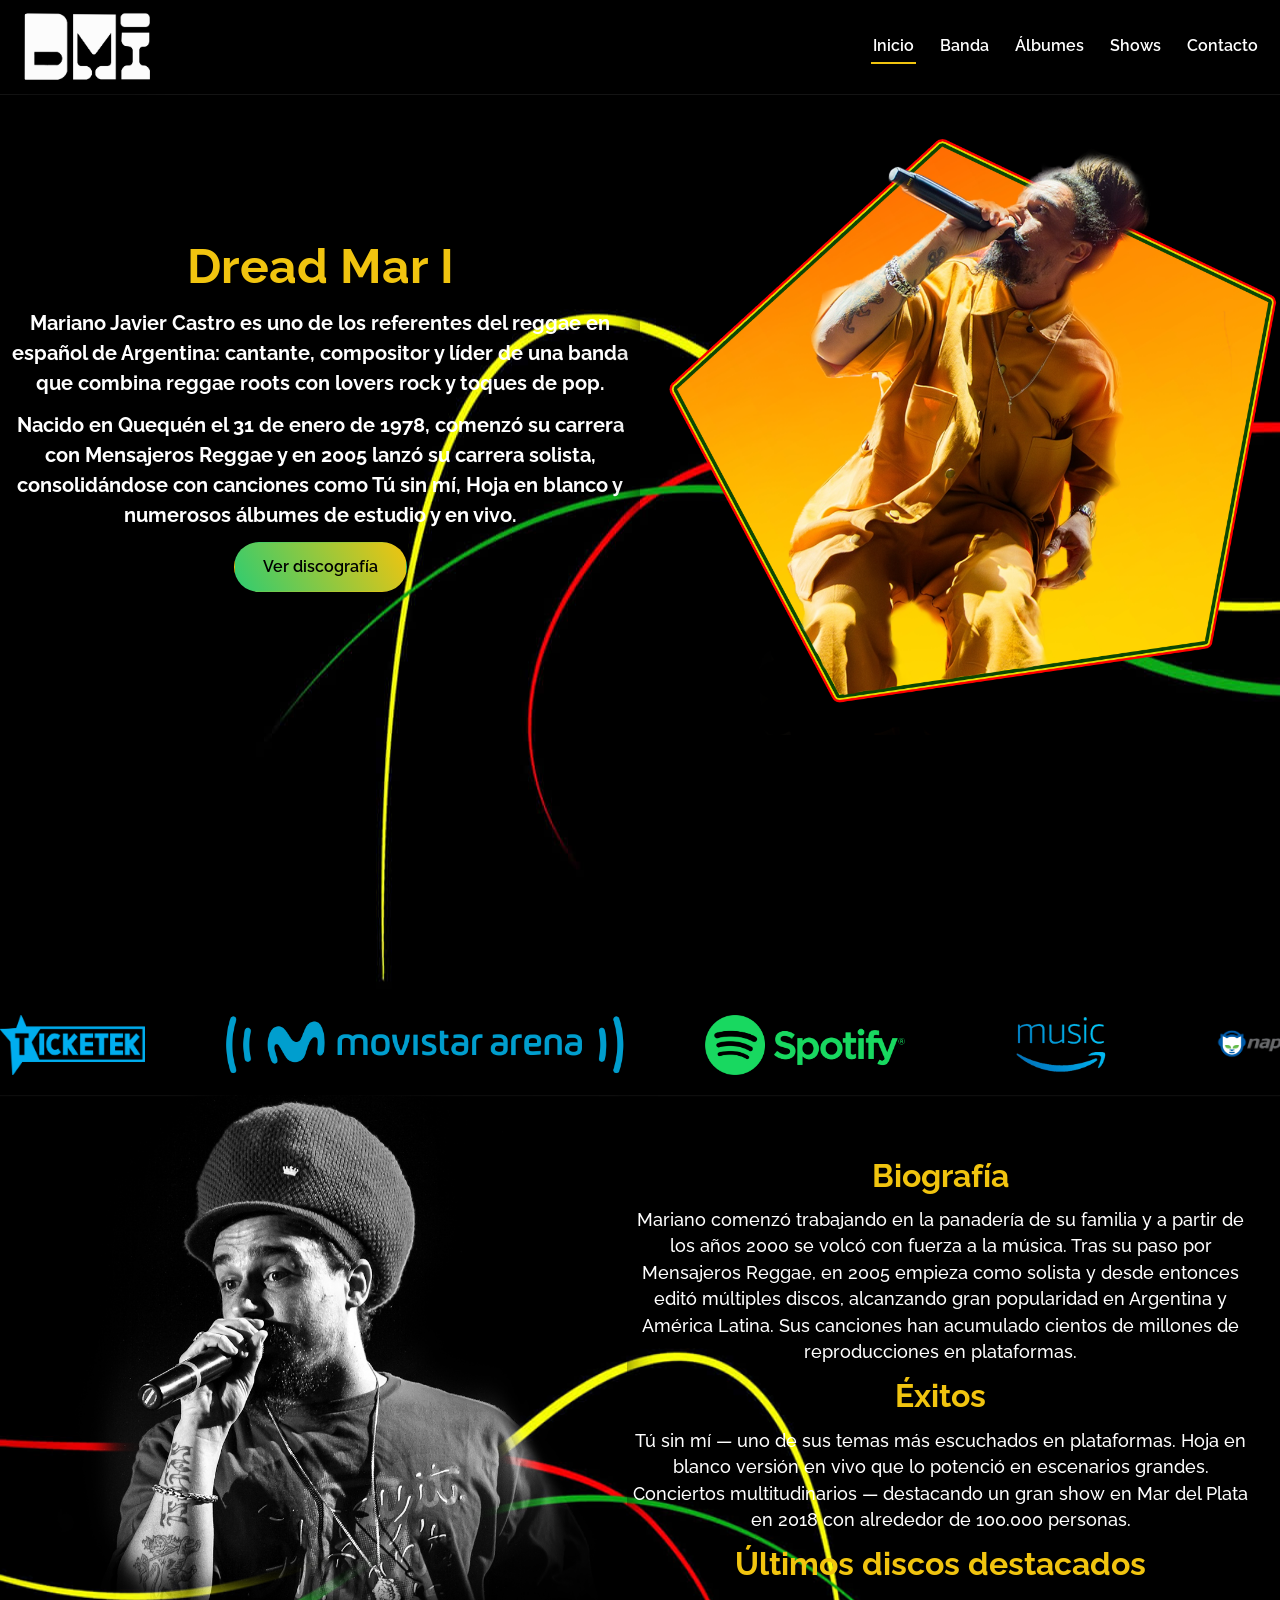
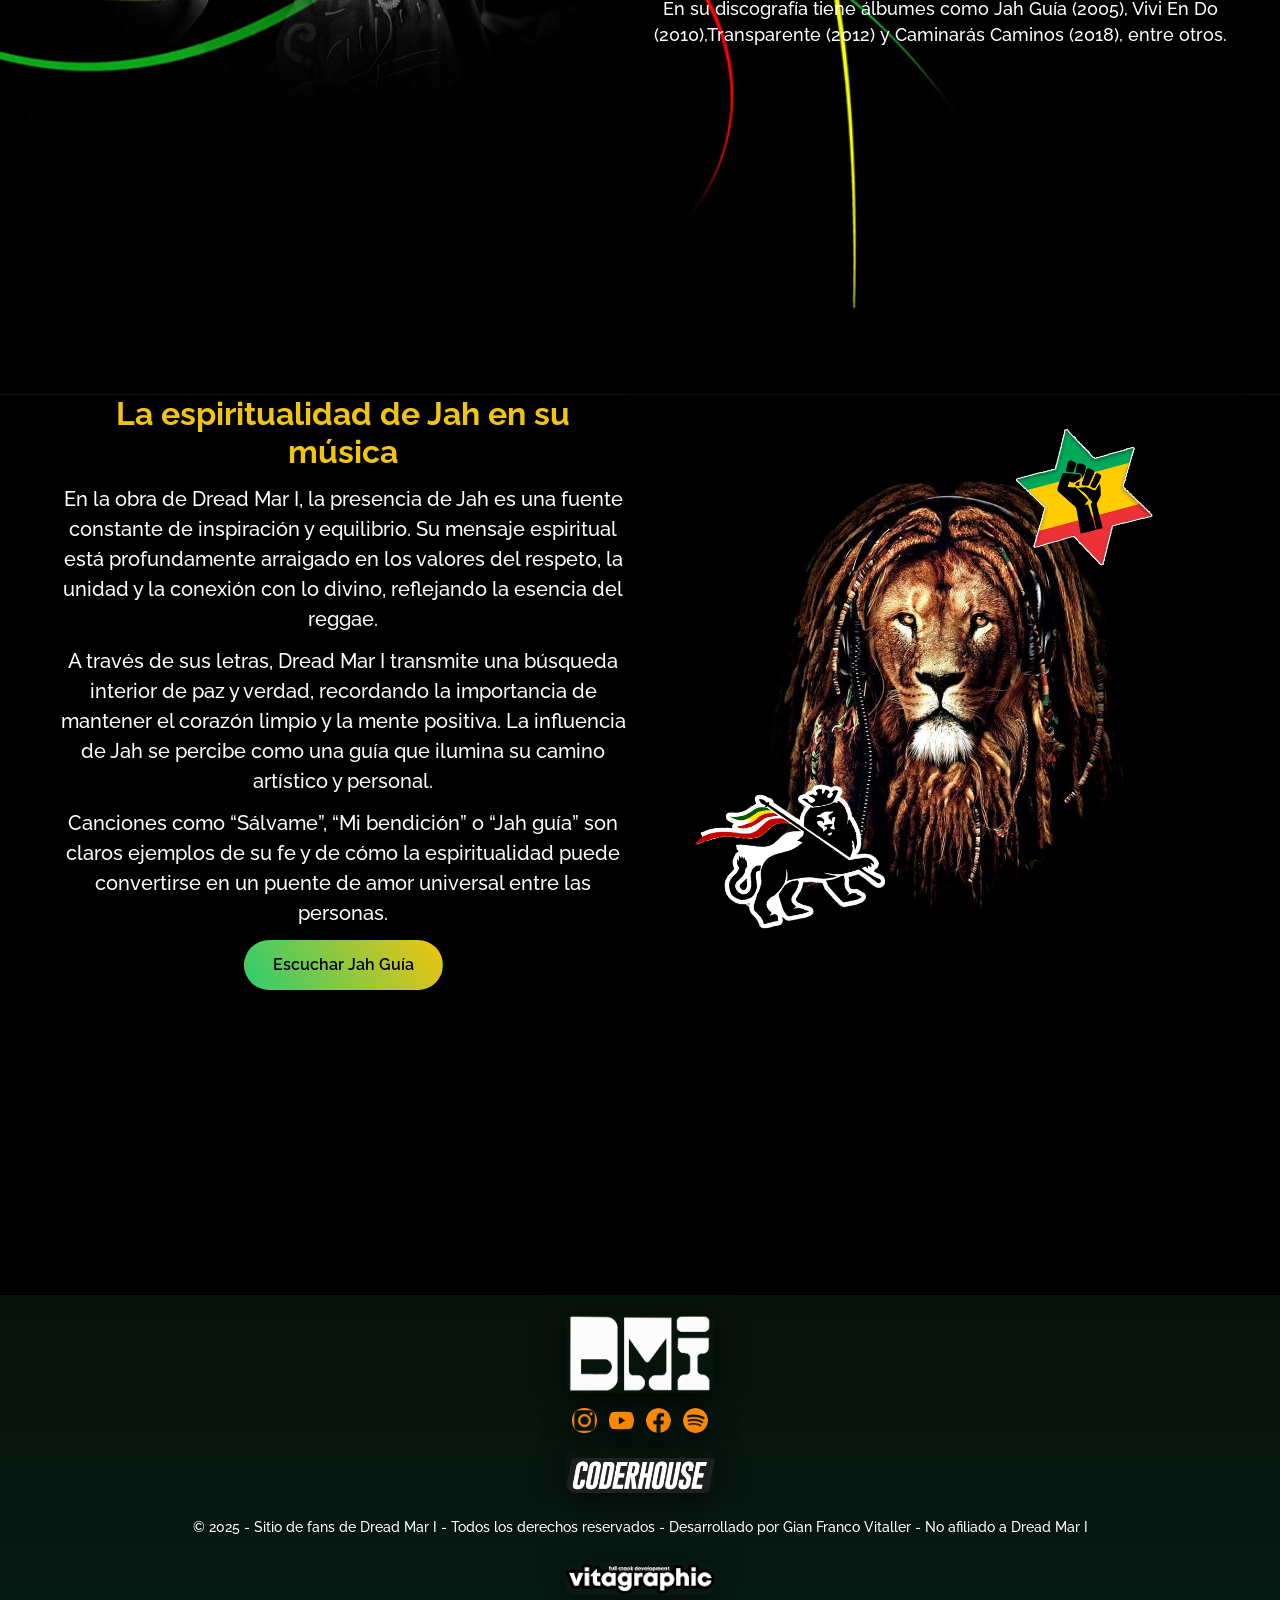
==== commit 4f707443: "Refactorización de estilos para mayor adaptabilidad y mejora del diseño - Se actualizó _inicio.scss " ====
--- a/index.html
+++ b/index.html
@@ -7,10 +7,48 @@
     <title>Dread Mar I - Inicio</title>
     <!-- libreria aos -->
     <link href="https://unpkg.com/aos@2.3.1/dist/aos.css" rel="stylesheet">
+    <!-- bootstrap -->
+    <link href="https://cdn.jsdelivr.net/npm/bootstrap@5.3.8/dist/css/bootstrap.min.css" rel="stylesheet"
+        integrity="sha384-sRIl4kxILFvY47J16cr9ZwB07vP4J8+LH7qKQnuqkuIAvNWLzeN8tE5YBujZqJLB" crossorigin="anonymous">
     <!-- style -->
     <link rel="stylesheet" href="./styles/style.css">
     <!-- favicom -->
     <link rel="shortcut icon" href="./img/iconos/icon-favicom.png" type="image/x-icon">
+    <!-- meta description y keywords -->
+
+    <meta name="author" content="Gian Franco Vitaller">
+
+    <meta name="description"
+        content="Descubrí el universo de Dread Mar I: música, historia, próximos shows, discografía y todo sobre el referente del reggae en español. Conectá con su vibra, su arte y su mensaje.">
+
+    <meta name="keywords" content="
+Dread Mar I,
+Dread Mar I oficial,
+reggae en español,
+música reggae argentina,
+shows Dread Mar I,
+fechas Dread Mar I,
+discografía Dread Mar I,
+Mariano Castro,
+banda de Dread Mar I,
+reggae roots,
+reggae latino,
+canciones Dread Mar I,
+biografía Dread Mar I,
+tour Dread Mar I,
+nuevo álbum Dread Mar I
+">
+    <!-- meta og para redes sociales -->
+
+
+    <meta property="og:title" content="Dread Mar I - Sitio Oficial">
+    <meta property="og:description"
+        content="Entrá al universo de Dread Mar I: música, historia, shows, discografía y vibra reggae en español.">
+    <meta property="og:url" content="">
+    <meta property="og:type" content="website">
+    <meta property="og:image" content="">
+
+
 </head>
 
 <!-- cuerpo de mi sitio web -->
@@ -21,7 +59,13 @@
 
     <header class="site-header">
         <div class="header-inner">
-            <a href="./index.html"><img src="./img/iconos/Isologo-DMI.png" alt="Dread Mar I" class="logo"></a>
+            <a href="./index.html"><img src="./img/iconos/Isologo-DMI.png" alt="icono dread mar i blanco"
+                    class="logo"></a>
+            <button class="menu-toggle" aria-label="Abrir menú">
+                <span></span>
+                <span></span>
+                <span></span>
+            </button>
             <nav class="main-nav">
                 <a href="./index.html" class="active">Inicio</a>
                 <a href="./pages/banda.html">Banda</a>
@@ -36,7 +80,6 @@
     <main>
 
         <!-- primer section de la pagina -->
-
         <section class="hero">
             <div class="hero-grid">
                 <div>
@@ -58,7 +101,7 @@
                     <a class="btn" href="./pages/albumes.html">Ver discografía</a>
                 </div>
                 <div class="hero-img">
-                    <img src="./img/hero-dread-mar-i.png" alt="Dmi-hero">
+                    <img src="./img/hero-dread-mar-i.png" alt="foto de recital mariano castro">
                 </div>
             </div>
         </section>
@@ -66,7 +109,7 @@
         <section>
             <section class="logos-container">
                 <div class="logos-slide">
-                    <img src="./img/iconos/ticketek-logo.png" alt="tiketek">
+                    <img src="./img/iconos/ticketek-logo.png" alt="logo de tiketek">
                     <img src="./img/iconos/Movistar_Arena_logo.png" alt="Movistar_Arena_logo">
                     <img src="./img/iconos/Spotify_logo_with.png" alt="Spotify_logo_with">
                     <img src="./img/iconos/Amazonmusic.logo.png" alt="Amazonmusic">
@@ -163,7 +206,9 @@
                         <img src="./img/Jah-img.png" alt="jah">
                     </div>
                 </div>
+
             </section>
+
 
     </main>
 
@@ -196,10 +241,28 @@
         <a href="https://www.instagram.com/vitagraphic.ok/" target="_blank"><img
                 src="./img/iconos/vitagraphic.fullstack.png" alt="vita-logo" class="vita-logo"></a>
     </footer>
+
+    <script src="https://cdn.jsdelivr.net/npm/bootstrap@5.3.8/dist/js/bootstrap.bundle.min.js"
+        integrity="sha384-FKyoEForCGlyvwx9Hj09JcYn3nv7wiPVlz7YYwJrWVcXK/BmnVDxM+D2scQbITxI"
+        crossorigin="anonymous"></script>
+
     <script src="https://unpkg.com/aos@2.3.1/dist/aos.js"></script>
+
     <script>
         AOS.init();
     </script>
+
+    <!-- scrip header -->
+
+<script>
+    const toggle = document.querySelector(".menu-toggle");
+    const nav = document.querySelector(".main-nav");
+
+    toggle.addEventListener("click", () => {
+        toggle.classList.toggle("open");
+        nav.classList.toggle("open");
+    });
+</script>
 </body>
 
 </html>
--- a/styles/style.css
+++ b/styles/style.css
@@ -8,37 +8,100 @@
   color: white;
   margin: 0;
   padding: 0;
+  box-sizing: border-box;
 }
 
 .site-header {
   width: 100%;
-  background: rgba(0, 0, 0, 0.616);
+  background: rgba(0, 0, 0, 0.65);
   backdrop-filter: blur(6px);
   position: sticky;
   top: 0;
   z-index: 40;
-  border-bottom: 1px solid rgba(255, 255, 255, 0.04);
+  border-bottom: 1px solid rgba(255, 255, 255, 0.08);
 }
 .site-header .header-inner {
   display: flex;
+  align-items: center;
+  justify-content: space-between;
+  padding: 12px 20px;
+  position: relative;
+}
+.site-header .header-inner .logo {
+  height: 70px;
+}
+.site-header .header-inner .main-nav {
+  display: flex;
+  gap: 22px;
+}
+.site-header .header-inner .main-nav a {
+  color: #ffffff;
+  text-decoration: none;
+  font-weight: 600;
+  padding: 4px 2px;
+  transition: 0.2s;
+}
+.site-header .header-inner .main-nav a:hover {
+  color: #f1c40f;
+}
+.site-header .header-inner .main-nav .active {
+  border-bottom: 2px solid #f1c40f;
+  padding-bottom: 4px;
+}
+.site-header .header-inner .menu-toggle {
+  width: 34px;
+  height: 28px;
+  display: none;
   flex-direction: column;
   align-items: center;
-  justify-content: space-around;
-  padding: 12px 0px;
-}
-.site-header .header-inner .logo {
-  height: 80px;
-  padding: 12px;
-}
-.site-header .header-inner .main-nav a {
-  color: #ffffff;
-  text-decoration: none;
-  margin: 18px 5px;
-  font-weight: 600;
-}
-.site-header .header-inner .active {
-  border-bottom: 2px solid #f1c40f;
-  padding-bottom: 6px;
+  justify-content: space-between;
+  cursor: pointer;
+  background: none;
+  border: none;
+  padding: 0;
+  z-index: 50;
+}
+.site-header .header-inner .menu-toggle span {
+  width: 100%;
+  height: 3px;
+  background: #ffffff;
+  border-radius: 4px;
+  transition: 0.3s;
+}
+.site-header .header-inner .menu-toggle.open span:nth-child(1) {
+  transform: translateY(11px) rotate(45deg);
+}
+.site-header .header-inner .menu-toggle.open span:nth-child(2) {
+  opacity: 0;
+}
+.site-header .header-inner .menu-toggle.open span:nth-child(3) {
+  transform: translateY(-11px) rotate(-45deg);
+}
+@media (max-width: 600px) {
+  .site-header .header-inner .menu-toggle {
+    display: flex;
+  }
+  .site-header .header-inner .main-nav {
+    position: absolute;
+    top: 100%;
+    left: 0;
+    width: 100%;
+    background: rgba(0, 0, 0, 0.9);
+    backdrop-filter: blur(6px);
+    flex-direction: column;
+    text-align: center;
+    padding: 30px 0;
+    gap: 30px;
+    transform: translateY(-200%);
+    opacity: 0;
+    pointer-events: none;
+    transition: all 0.35s ease;
+  }
+  .site-header .header-inner .main-nav.open {
+    transform: translateY(0);
+    opacity: 1;
+    pointer-events: auto;
+  }
 }
 
 footer {
@@ -61,7 +124,7 @@
   list-style: none;
   display: flex;
   justify-content: center;
-  gap: 10px;
+  gap: 12px;
   padding: 0;
   margin: 0;
 }
@@ -69,7 +132,7 @@
   width: 25px;
   transition: transform 0.3s ease;
 }
-footer .redes-sociales-footer :hover {
+footer .redes-sociales-footer img:hover {
   transform: scale(1.3);
 }
 footer .coder-icono {
@@ -86,6 +149,8 @@
   color: #ffffff;
   margin: 0;
   padding: 10px 0;
+  max-width: 90%;
+  line-height: 1.4;
 }
 footer .vita-logo {
   grid-area: vita;
@@ -108,15 +173,15 @@
 .shows-list {
   background-color: #0c0c0c;
   width: 100%;
-  height: 40vh;
-  overflow: hidden;
-  padding: 20px 0;
+  padding: 40px 20px;
   display: flex;
   align-items: center;
   justify-content: center;
-  gap: 20px;
+  gap: 25px;
+  flex-wrap: wrap;
 }
 .shows-list .show-card {
+  width: 280px;
   background: rgba(0, 0, 0, 0.55);
   padding: 20px;
   border-radius: 12px;
@@ -133,10 +198,12 @@
 .shows-list .show-card h3 {
   color: #f1c40f;
   margin-bottom: 8px;
+  font-weight: 700;
 }
 .shows-list .show-card p {
   color: #ffffff;
   margin: 4px 0;
+  opacity: 0.9;
 }
 .shows-list .show-card .btn {
   display: inline-block;
@@ -159,12 +226,17 @@
   0% {
     transform: scale(1);
   }
+  50% {
+    transform: scale(1.08);
+  }
+  100% {
+    transform: scale(1.03);
+  }
 }
 .tour-info {
   display: flex;
   flex-direction: column;
   align-items: center;
-  justify-content: center;
   width: 100%;
 }
 .tour-info h2 {
@@ -175,7 +247,7 @@
   font-weight: 700;
 }
 .tour-info .lead {
-  padding: 0px 200px;
+  padding: 0 200px;
   text-align: center;
   font-size: "Raleway", sans-serif;
   font-weight: 500;
@@ -184,10 +256,9 @@
 }
 
 .galeria {
-  display: flex;
-  flex-direction: column;
   width: 100%;
   height: auto;
+  padding: 40px 20px;
 }
 .galeria .section-title {
   color: #f1c40f;
@@ -198,7 +269,7 @@
 }
 .galeria .grid-galeria {
   display: grid;
-  grid-template-columns: 1fr 1fr 1fr;
+  grid-template-columns: repeat(3, 1fr);
   justify-items: center;
   align-items: center;
   width: 100%;
@@ -206,8 +277,35 @@
 }
 .galeria .grid-galeria img {
   width: 90%;
-}
-
+  border-radius: 12px;
+  box-shadow: 0 6px 20px rgba(0, 0, 0, 0.4);
+}
+
+@media (max-width: 600px) {
+  .section-title {
+    padding: 40px 10px;
+  }
+  .section-title h2 {
+    font-size: 2.2rem;
+  }
+  .tour-info .lead {
+    font-size: 1.05em;
+    padding: 0 15px;
+  }
+  .shows-list {
+    flex-direction: column;
+    gap: 18px;
+  }
+  .show-card {
+    width: 90% !important;
+  }
+  .galeria .grid-galeria {
+    grid-template-columns: 1fr !important;
+  }
+  .galeria .section-title {
+    font-size: 2rem !important;
+  }
+}
 .container {
   margin: 0 auto;
 }
@@ -399,6 +497,76 @@
   box-shadow: 0 8px 30px rgba(0, 0, 0, 0.6);
 }
 
+@media (max-width: 600px) {
+  .hero {
+    height: auto;
+    padding: 40px 15px;
+  }
+  .hero .hero-grid {
+    grid-template-columns: 1fr;
+    text-align: center;
+    gap: 25px;
+    padding: 10px 0;
+  }
+  .hero h1 {
+    font-size: calc(3rem - 18px);
+  }
+  .hero .lead {
+    font-size: 1rem;
+    margin-bottom: 15px;
+  }
+  .hero img {
+    width: 100%;
+    border-radius: 12px;
+  }
+  .logos-container {
+    padding: 15px 0;
+  }
+  .logos-container .logos-slide {
+    gap: 40px;
+  }
+  .logos-container .logos-slide img {
+    height: 40px;
+  }
+  .hero2 {
+    height: auto;
+    padding: 40px 15px;
+  }
+  .hero2 .hero-grid {
+    grid-template-columns: 1fr;
+    text-align: center;
+    gap: 25px;
+  }
+  .hero2 h3 {
+    font-size: calc(2rem - 12px);
+  }
+  .hero2 .lead {
+    font-size: 1rem;
+    margin-bottom: 12px;
+  }
+  .hero2 img {
+    width: 100%;
+  }
+  .hero-jah {
+    height: auto;
+    padding: 40px 18px;
+  }
+  .hero-jah .hero-grid {
+    grid-template-columns: 1fr;
+    text-align: center;
+    padding: 0;
+    gap: 25px;
+  }
+  .hero-jah h3 {
+    font-size: calc(2rem - 12px);
+  }
+  .hero-jah .lead {
+    font-size: 1rem;
+  }
+  .hero-jah img {
+    width: 100%;
+  }
+}
 .formulario-contacto {
   background-color: #0c0c0c;
   padding: 60px 0px;
@@ -429,8 +597,10 @@
   backdrop-filter: blur(4px);
   display: flex;
   flex-direction: column;
-  width: 90%;
-  padding: 20px;
+  width: 100%;
+  max-width: 600px;
+  padding: 40px;
+  margin: 0 auto;
   gap: 18px;
 }
 .contacto-form label {
@@ -557,13 +727,15 @@
   margin: 0 auto;
 }
 
-@media (max-width: 768px) {
-  .hero-contacto {
+@media (max-width: 600px) {
+  .formulario-contacto .contacto-grid {
     grid-template-columns: 1fr;
-    text-align: center;
-  }
-  .hero-contacto .contacto-form {
-    text-align: left;
+    gap: 30px;
+    padding: 0;
+    margin: 0;
+  }
+  .contacto-management .management-grid {
+    grid-template-columns: 1fr;
   }
 }
 .albums-hero {
@@ -597,9 +769,11 @@
 }
 .albums-section .albums-grid {
   display: grid;
-  grid-template-columns: 1fr 1fr 1fr 1fr 1fr 1fr;
+  grid-template-columns: repeat(6, 1fr);
   gap: 28px;
   margin-bottom: 40px;
+  width: 100%;
+  max-width: 1500px;
 }
 .albums-section .album-card {
   background: rgba(0, 0, 0, 0.9);
@@ -607,7 +781,6 @@
   padding: 20px;
   text-align: center;
   box-shadow: 0 12px 28px rgba(0, 0, 0, 0.6);
-  transform: translateY(0);
   transition: transform 0.35s ease, box-shadow 0.35s ease;
 }
 .albums-section .album-card:hover {
@@ -632,19 +805,34 @@
   color: #ffffff;
   font-size: 0.95em;
 }
-
-@media (max-width: 768px) {
-  .albums-hero h2 {
-    font-size: 2.2rem;
-  }
-}
-@media (max-width: 576px) {
+.albums-section iframe {
+  border-radius: 12px;
+  box-shadow: 0 12px 28px rgba(0, 0, 0, 0.6);
+  width: 100%;
+  height: 450px;
+}
+
+@media (max-width: 600px) {
   .albums-section,
   .albums-hero {
     padding: 45px 15px;
   }
+  .albums-section .albums-grid {
+    grid-template-columns: repeat(1, 1fr);
+    gap: 20px;
+  }
   .albums-hero h2 {
     font-size: 1.9rem;
+    letter-spacing: 1px;
+  }
+  .album-card {
+    padding: 18px;
+  }
+  .album-card h3 {
+    font-size: 1.15em;
+  }
+  .album-card .anio {
+    font-size: 0.9em;
   }
 }
 .banda {
@@ -655,10 +843,9 @@
   display: flex;
   flex-direction: column;
   align-items: center;
-  justify-content: center;
-  text-align: center;
-  width: 100%;
-  padding: 0px 200px;
+  text-align: center;
+  width: 100%;
+  padding: 0 200px;
   gap: 35px;
 }
 .banda .grid-banda h3 {
@@ -693,10 +880,8 @@
 }
 .integrantes-section .lead-banda {
   text-align: center;
-  padding: 0px 200px 60px 200px;
-  width: 100%;
-  justify-content: center;
-  align-items: center;
+  padding: 0 200px 60px 200px;
+  width: 100%;
   font-size: 1.15em;
   font-weight: 400;
   color: #ffffff;
@@ -724,10 +909,10 @@
   width: 100%;
   margin-bottom: 18px;
   border-radius: 12px;
-  transition: transform 0.4s ease, filter 0.3s ease;
+  transition: transform 0.4s ease;
 }
 .integrantes-section .card-integrante .integrante-img:hover {
-  transform: scale(1);
+  transform: scale(1.04);
 }
 .integrantes-section .card-integrante h4 {
   font-size: 1.4em;
@@ -742,25 +927,39 @@
   opacity: 0.9;
 }
 
-@media (max-width: 992px) {
-  .banda .grid-banda {
-    flex-direction: column;
-    text-align: center;
-  }
-  .banda .grid-banda .img-banda {
-    max-width: 70%;
-  }
-  .titulo-integrantes {
-    font-size: 2.8rem !important;
-  }
-}
-@media (max-width: 576px) {
+@media (max-width: 600px) {
   .banda,
   .integrantes-section {
     padding: 45px 15px;
   }
+  .banda .grid-banda {
+    padding: 0 10px;
+    gap: 25px;
+  }
+  .banda .grid-banda h3 {
+    font-size: 2rem;
+  }
+  .banda .grid-banda .lead-banda {
+    font-size: 1em;
+    padding: 0 5px;
+  }
+  .integrantes-section .lead-banda {
+    padding: 0 10px 40px 10px;
+    font-size: 1em;
+  }
   .titulo-integrantes {
     font-size: 2.4rem !important;
+    letter-spacing: 1.5px;
+    margin-bottom: 30px;
+  }
+  .card-integrante {
+    padding: 20px;
+  }
+  .card-integrante h4 {
+    font-size: 1.25em;
+  }
+  .card-integrante p {
+    font-size: 0.95em;
   }
 }
 
